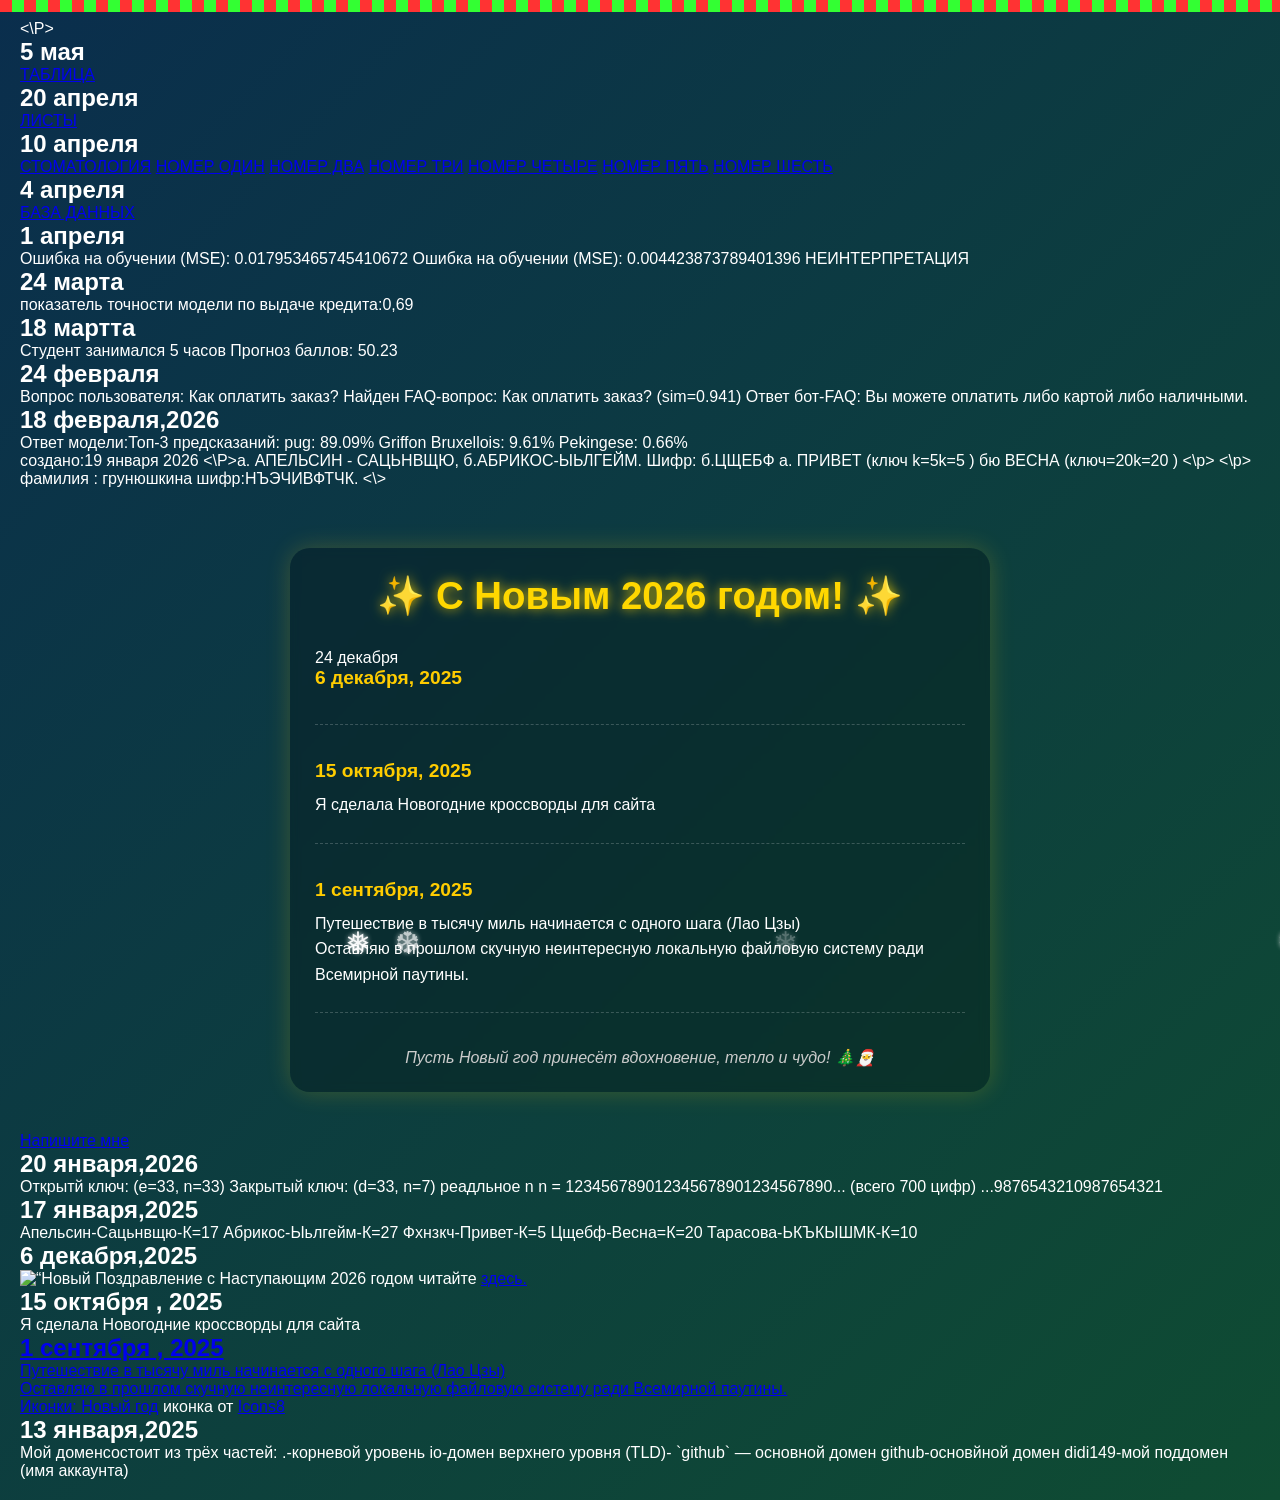
==== index.html @ dd1ff5f6 "Update index.html" ====
<!DOCTYPE html>
<html lang="ru">
<head>
<p>
  <\P>
   <head>
     <link href="https://fonts.googleapis.com/css2?family=Pudelinka&display=swap" rel="stylesheet">
<style>
  body { font-family: 'Pudelinka', sans-serif; }

   /* Тёмный фон для контраста с белым текстом */
        white-text-block {
            background-color: #ffffff;           
            padding: 20px;
            border-radius: 8px;
            font-family: sans-serif;
            line-height: 1.6;
        }

     
</style>
   <body> 
     <h2> 5 мая </h2>
     <a href="panes.xlsx">ТАБЛИЦА</a>
     <h2> 20 апреля </h2>
     <a href="ТП1.ods">ЛИСТЫ</a>
     <h2> 10 апреля </h2>
     <a href="Диаграмма без названия-Страница-1.drawio.png">СТОМАТОЛОГИЯ</a>
     <a href="Диаграмманазвания.drawio(1).png">НОМЕР ОДИН</a>
     <a href="Диаграмманазвания.drawio(2).png">НОМЕР ДВА</a>
     <a href="Диаграмманазвания.drawio.png">НОМЕР ТРИ</a>
     <a href="без названия.drawio(1).png">НОМЕР ЧЕТЫРЕ</a>
     <a href="без названия.drawio(2).png">НОМЕР ПЯТЬ</a>
     <a href="без названия.drawio.png">НОМЕР ШЕСТЬ</a>
     <h2> 4 апреля </h2>
     <p class="white-text-block"> 
      <a href="Диаграмма без названия.drawio(1).png">БАЗА ДАННЫХ</a>
     </p>
     <h2> 1 апреля </h2>
     <p>Ошибка на обучении (MSE): 0.017953465745410672
     Ошибка на обучении (MSE): 0.004423873789401396
     НЕИНТЕРПРЕТАЦИЯ</p>
     <h2> 24 марта </h2>
     <p>показатель точности модели по выдаче кредита:0,69</p>
     <h2> 18 мартта</h2>
     <p>Студент занимался 5 часов
Прогноз баллов: 50.23</p>
     
     <h2>24 февраля</h2>
     <p>Вопрос пользователя: Как оплатить заказ?
Найден FAQ-вопрос: Как оплатить заказ? (sim=0.941)
Ответ бот-FAQ: Вы можете оплатить либо картой либо наличными.</p>

     <h2>18 февраля,2026</h2>
     <p>Ответ модели:Топ-3 предсказаний:
pug: 89.09%
Griffon Bruxellois: 9.61%
Pekingese: 0.66%</p>
     <p>создано:19 января 2026
  <\P>a. АПЕЛЬСИН - САЦЬНВЩЮ,
    б.АБРИКОС-ЫЬЛГЕЙМ.
    Шифр:
    б.ЦЩЕБФ
    a. ПРИВЕТ  (ключ k=5k=5 )
    бю ВЕСНА  (ключ=20k=20 ) <\p>
     <\p> фамилия : грунюшкина
       шифр:НЪЭЧИВФТЧК. <\>
  <meta charset="UTF-8" />
  <meta name="viewport" content="width=device-width, initial-scale=1.0"/>
  <style>
    * {
      margin: 0;
      padding: 0;
      box-sizing: border-box;
    }

    body {
      background: linear-gradient(135deg, #0a2e4d, #0f4c32);
      color: white;
      font-family: 'Segoe UI', Tahoma, Geneva, Verdana, sans-serif;
      min-height: 100vh;
      padding: 20px;
      position: relative;
      overflow-x: hidden;
    }

    /* Гирлянда */
    .garland {
      position: fixed;
      top: 0;
      left: 0;
      width: 100%;
      height: 12px;
      background: repeating-linear-gradient(
        90deg,
        #ff3333,
        #ff3333 12px,
        #33ff33 12px,
        #33ff33 24px
      );
      z-index: 100;
      animation: blink 1.2s infinite;
    }

    @keyframes blink {
      0%, 49% { opacity: 1; }
      50%, 100% { opacity: 0.4; }
    }

    /* Ёлочные шары */
    .ornament {
      position: fixed;
      width: 24px;
      height: 24px;
      border-radius: 50%;
      z-index: 90;
    }
    .ornament:nth-child(1) { top: 20px; left: 20px; background: #ff4d4d; box-shadow: 0 0 10px #ff4d4d; }
    .ornament:nth-child(2) { top: 30px; right: 30px; background: #4dff4d; box-shadow: 0 0 10px #4dff4d; }
    .ornament:nth-child(3) { bottom: 30px; left: 30px; background: #4d4dff; box-shadow: 0 0 10px #4d4dff; }
    .ornament:nth-child(4) { bottom: 20px; right: 20px; background: #ffff4d; box-shadow: 0 0 10px #ffff4d; }

    /* Контент */
    .container {
      max-width: 700px;
      margin: 60px auto 40px;
      padding: 25px;
      background: rgba(0, 0, 0, 0.25);
      border-radius: 20px;
      backdrop-filter: blur(5px);
      box-shadow: 0 0 25px rgba(255, 215, 0, 0.2);
      position: relative;
      z-index: 10;
    }

    h1 {
      text-align: center;
      font-size: 2.4em;
      margin-bottom: 30px;
      color: #ffd700;
      text-shadow: 0 0 12px rgba(255, 215, 0, 0.8);
    }

    .entry {
      margin-bottom: 35px;
      padding-bottom: 25px;
      border-bottom: 1px dashed rgba(255, 255, 255, 0.2);
    }

    .entry:last-child {
      border-bottom: none;
      margin-bottom: 0;
      padding-bottom: 0;
    }

    .date {
      font-weight: bold;
      font-size: 1.2em;
      color: #ffcc00;
      margin-bottom: 10px;
      display: block;
    }

    .content {
      line-height: 1.6;
    }

    footer {
      text-align: center;
      margin-top: 20px;
      color: #ccc;
      font-style: italic;
    }

    /* Снег */
    .snowflake {
      position: fixed;
      top: -20px;
      color: #fff;
      font-size: 1.2em;
      text-shadow: 0 0 5px rgba(255,255,255,0.9);
      user-select: none;
      z-index: 1000;
      animation: fall linear forwards;
    }

    @keyframes fall {
      to {
        transform: translateY(105vh) rotate(360deg);
      }
    }
  </style>
</head>
<body>
  <!-- Гирлянда -->
  <div class="garland"></div>

  <!-- Ёлочные шары -->
  <div class="ornament"></div>
  <div class="ornament"></div>
  <div class="ornament"></div>
  <div class="ornament"></div>

  <div class="container">
    <h1>✨ С Новым 2026 годом! ✨</h1>

    <div class="entry">  24 декабря
      <span class="date">6 декабря, 2025</span>
    </div>

    <div class="entry">
      <span class="date">15 октября, 2025</span>
      <div class="content">Я сделала Новогодние кроссворды для сайта</div>
    </div>

    <div class="entry">
      <span class="date">1 сентября, 2025</span>
      <div class="content">
        Путешествие в тысячу миль начинается с одного шага (Лао Цзы)<br>
        Оставляю в прошлом скучную неинтересную локальную файловую систему ради Всемирной паутины.
      </div>
    </div>

    <footer>
      Пусть Новый год принесёт вдохновение, тепло и чудо! 🎄🎅
    </footer>
  </div>

  <script>
    // Снегопад
    function createSnow() {
      const flakes = ['❄', '❅', '❆'];
      const snow = document.createElement('div');
      snow.classList.add('snowflake');
      snow.innerHTML = flakes[Math.floor(Math.random() * flakes.length)];
      snow.style.left = Math.random() * 100 + 'vw';
      snow.style.opacity = Math.random() * 0.7 + 0.3;
      snow.style.fontSize = (Math.random() * 1.2 + 0.8) + 'em';
      snow.style.animationDuration = (Math.random() * 5 + 5) + 's';
      document.body.appendChild(snow);

      // Удалить после падения
      setTimeout(() => snow.remove(), 10000);
    }

    // Запуск снега
    setInterval(createSnow, 300);
  </script>
</body>
</html>

<html lang="ru">
<head>
    <title>Мой блог</title>
    <link type=“text/css” rel=“stylesheet” href=“style.css” />
</head>
    <a href="mailto:diana&#64;example&#46;com">Напишите мне</a>
<body>
  <h2>20 января,2026</h2>
  <p> Открытй ключ: (e=33, n=33)
    Закрытый ключ: (d=33, n=7)
    реадльное n n = 123456789012345678901234567890... (всего 700 цифр) ...9876543210987654321</p>
     <h2>17 января,2025</h2>
<p>Апельсин-Сацьнвщю-К=17
    Абрикос-Ыьлгейм-К=27
    Фхнзкч-Привет-К=5
    Цщебф-Весна=К=20
    Тарасова-ЬКЪКЫШМК-К=10</p>
<h2>6 декабря,2025</h2>
    <img src=“Icons/ball.png” alt=“Новый год”>
    Поздравление с Наступающим 2026 годом читайте <a href=“Congratulations2026.html”> здесь.</a>
<h2> 15 октября , 2025</h2>
<p>
    Я сделала Новогодние кроссворды для сайта <a href=“https://ulianal19.github.io/privet/”  title=“Блог моего друга”Сайт моего друга</a>
</p>
<h2> 1 сентября , 2025</h2>
<blockquote>Путешествие в тысячу миль начинается с одного шага (Лао Цзы) </blockquote>
<p>
Оставляю в прошлом скучную неинтересную локальную файловую систему ради Всемирной паутины.
</p>
    <p>Иконки:
        <a target="_blank" href="https://icons8.com/icon/54SqSuTDaR1L/christmas-ball">Новый год</a> иконка от <a target="_blank" href="https://icons8.com">Icons8</a>
        </p>
</body>
</html>
<title>Как устроен мой домен</title>
<h2>13 января,2025</h2>
<p>Мой доменсостоит из трёх частей:
.-корневой уровень
io-домен верхнего уровня (TLD)- `github` — основной домен
github-основйной домен
didi149-мой поддомен (имя аккаунта)
</p>
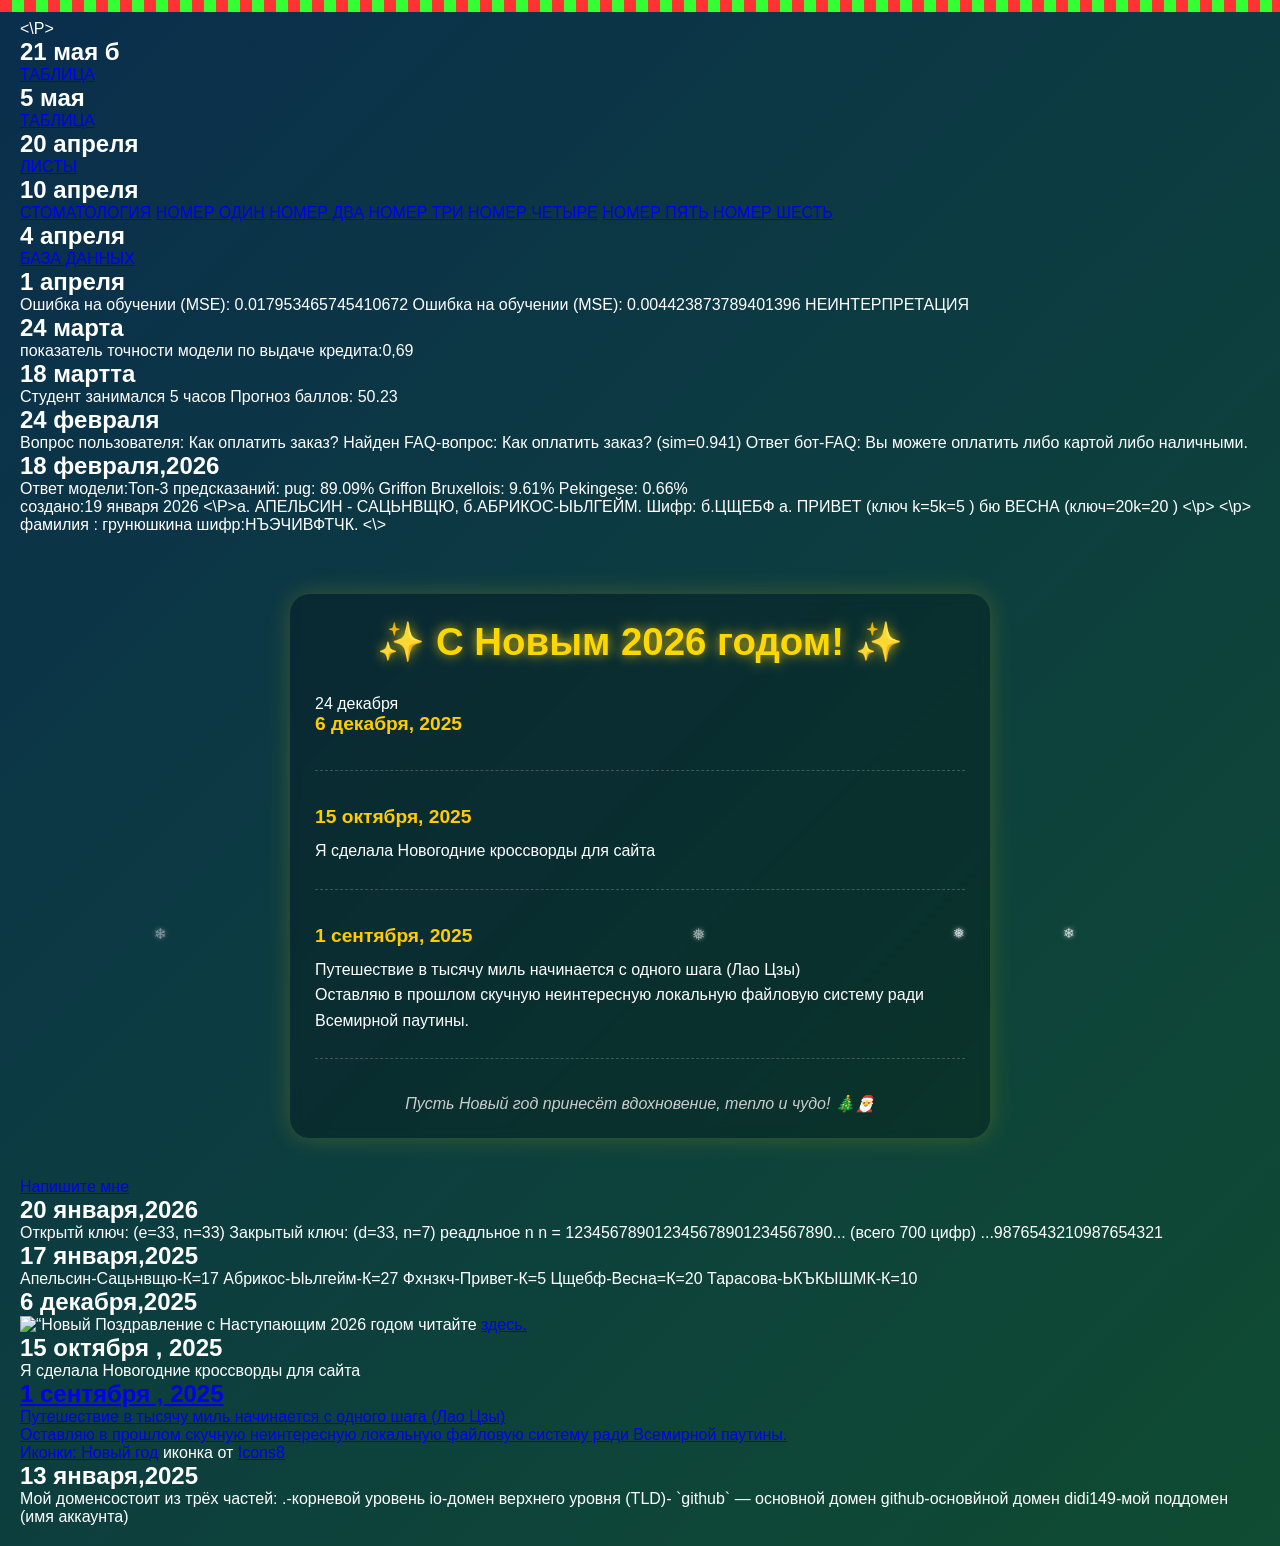
==== commit f9a735c7: "Update index.html" ====
--- a/index.html
+++ b/index.html
@@ -20,6 +20,8 @@
      
 </style>
    <body> 
+     <h2> 21 мая б</h2>
+     <a href="Новая таблица 1.xlsx">ТАБЛИЦА</a>
      <h2> 5 мая </h2>
      <a href="panes.xlsx">ТАБЛИЦА</a>
      <h2> 20 апреля </h2>
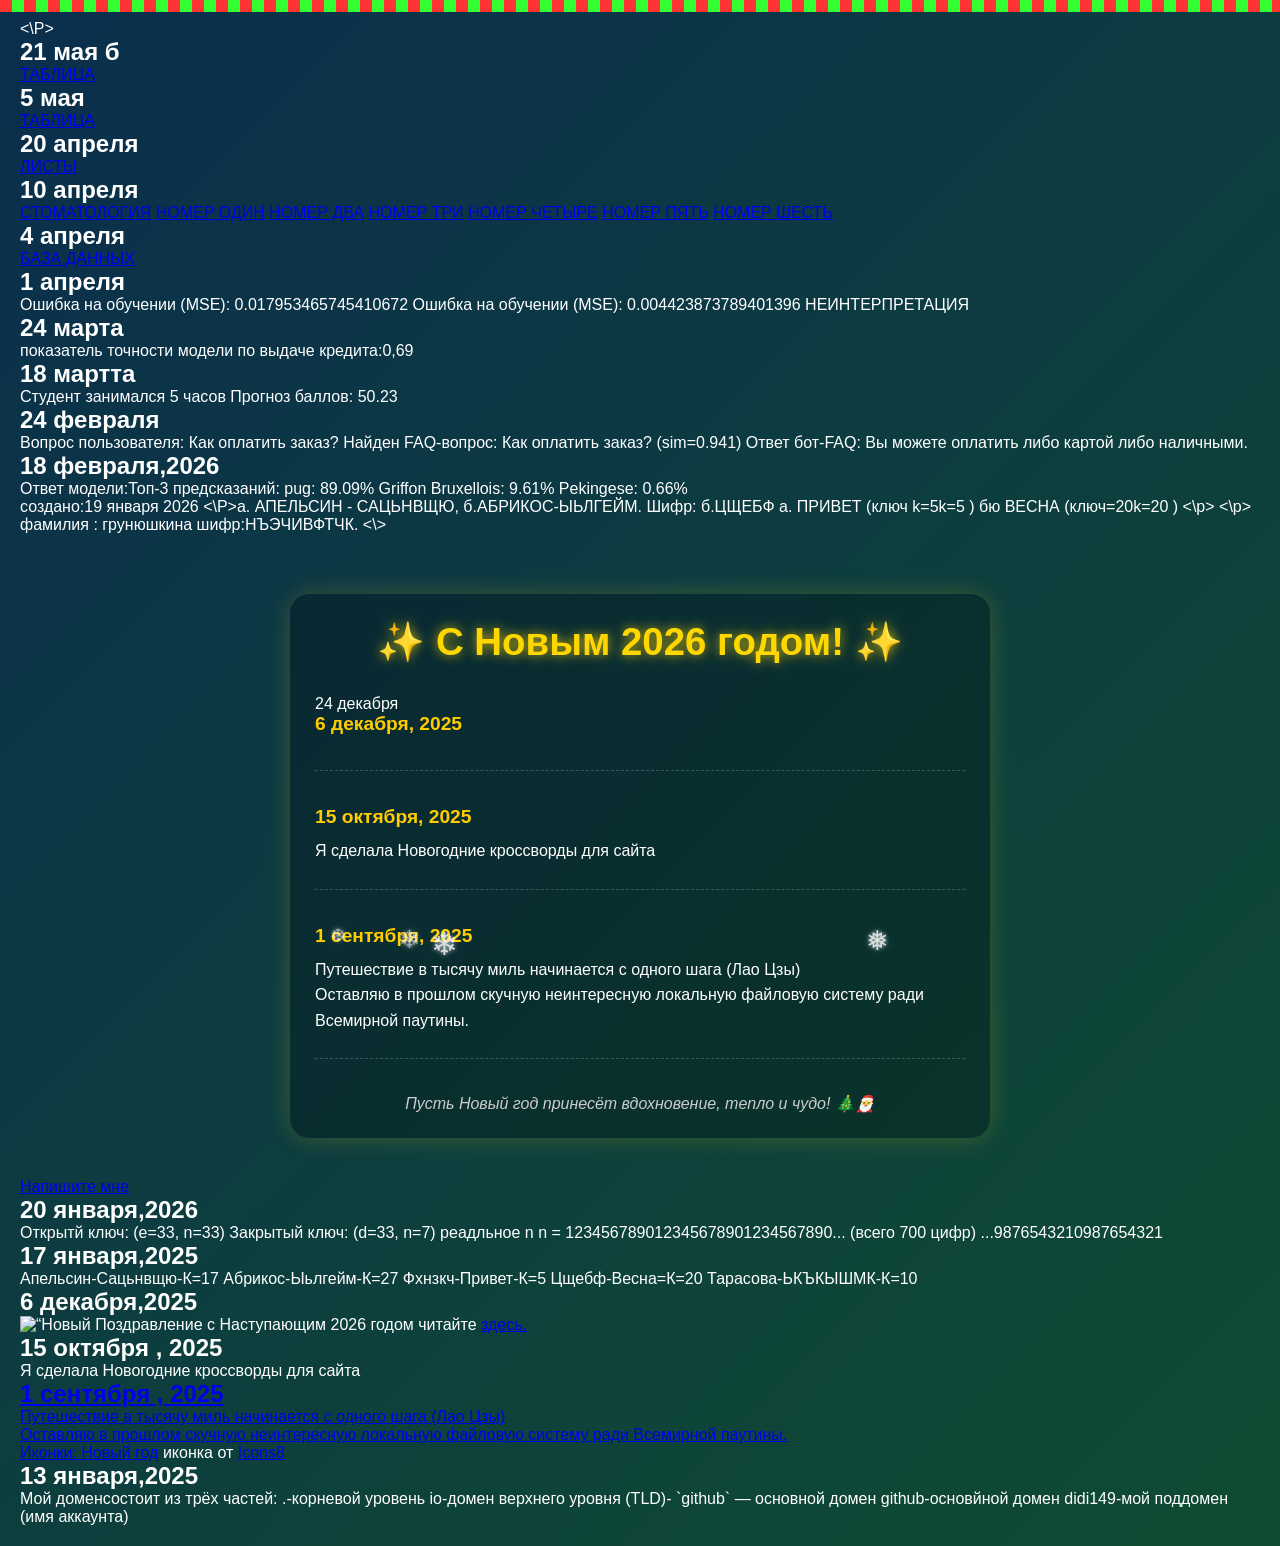
==== commit 5f0b7277: "Update index.html" ====
--- a/index.html
+++ b/index.html
@@ -21,7 +21,7 @@
 </style>
    <body> 
      <h2> 21 мая б</h2>
-     <a href="Новая таблица 1.xlsx">ТАБЛИЦА</a>
+     <a href="Новая таблица 36.xlsx">ТАБЛИЦА</a>
      <h2> 5 мая </h2>
      <a href="panes.xlsx">ТАБЛИЦА</a>
      <h2> 20 апреля </h2>
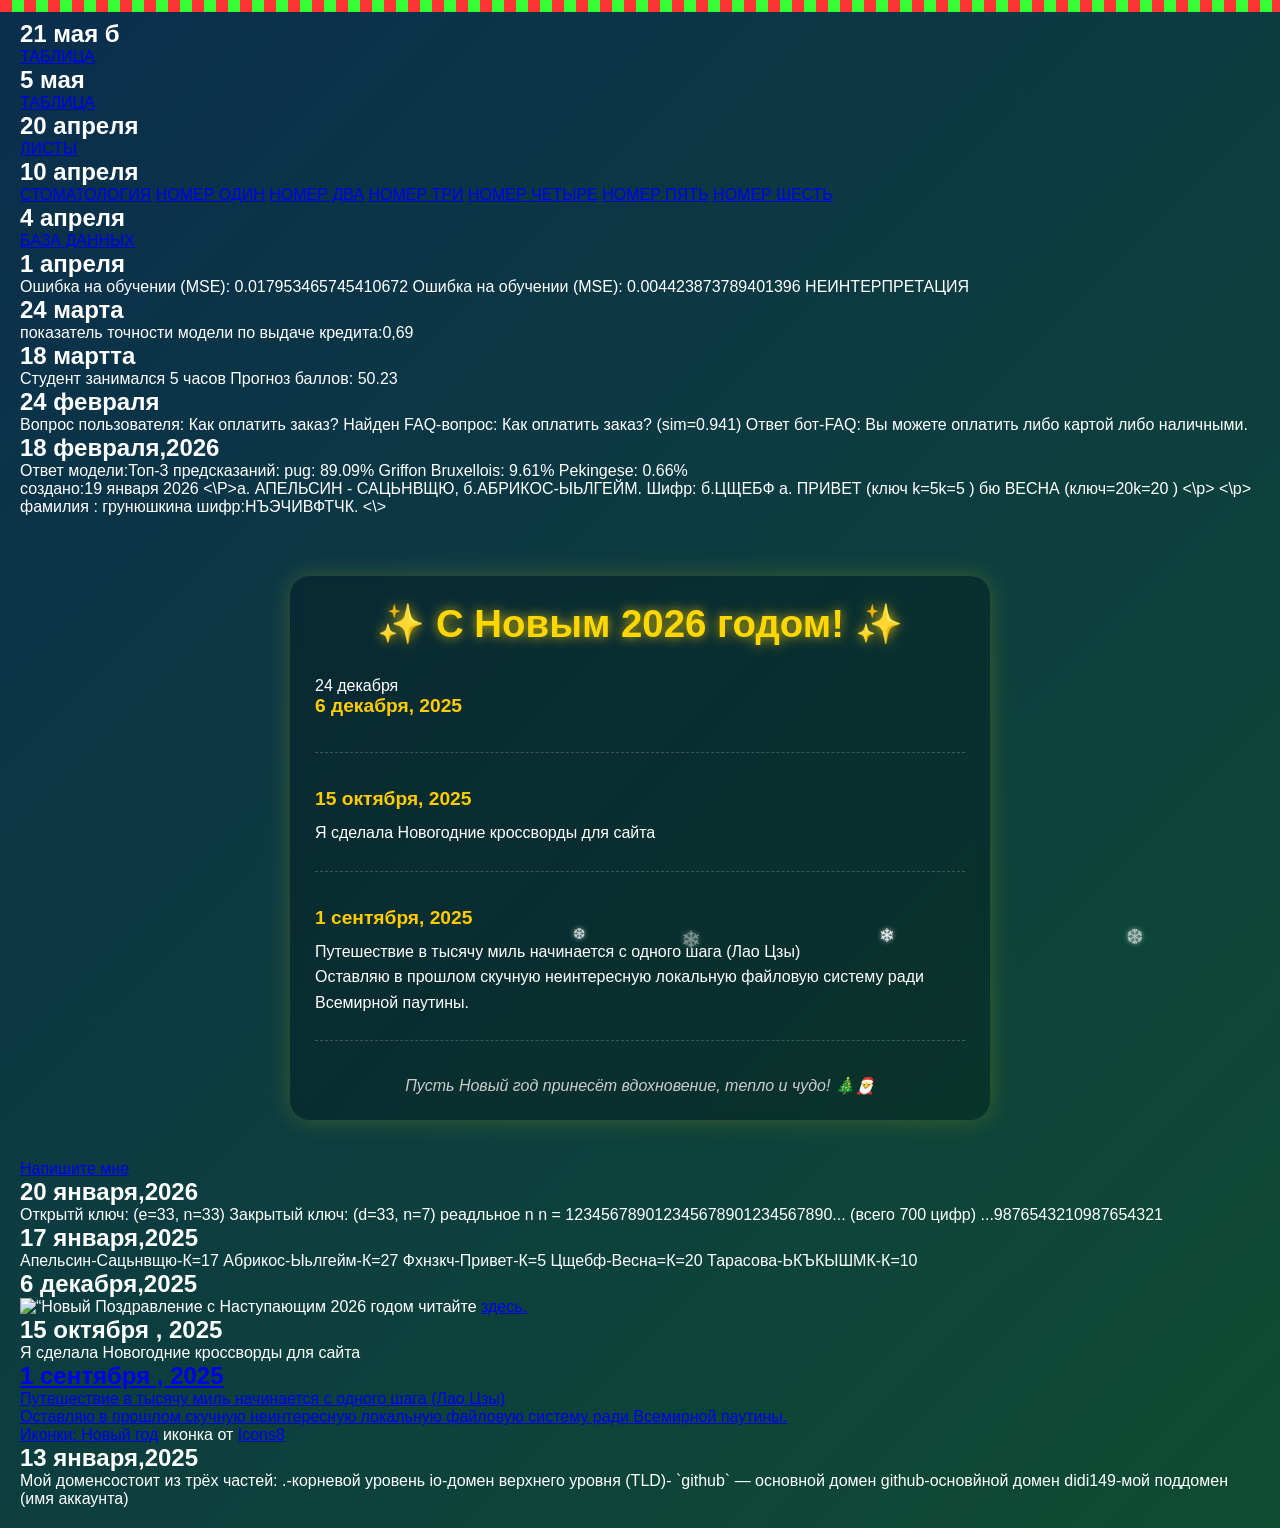
==== commit c5a7b345: "Update index.html" ====
--- a/index.html
+++ b/index.html
@@ -2,7 +2,6 @@
 <html lang="ru">
 <head>
 <p>
-  <\P>
    <head>
      <link href="https://fonts.googleapis.com/css2?family=Pudelinka&display=swap" rel="stylesheet">
 <style>
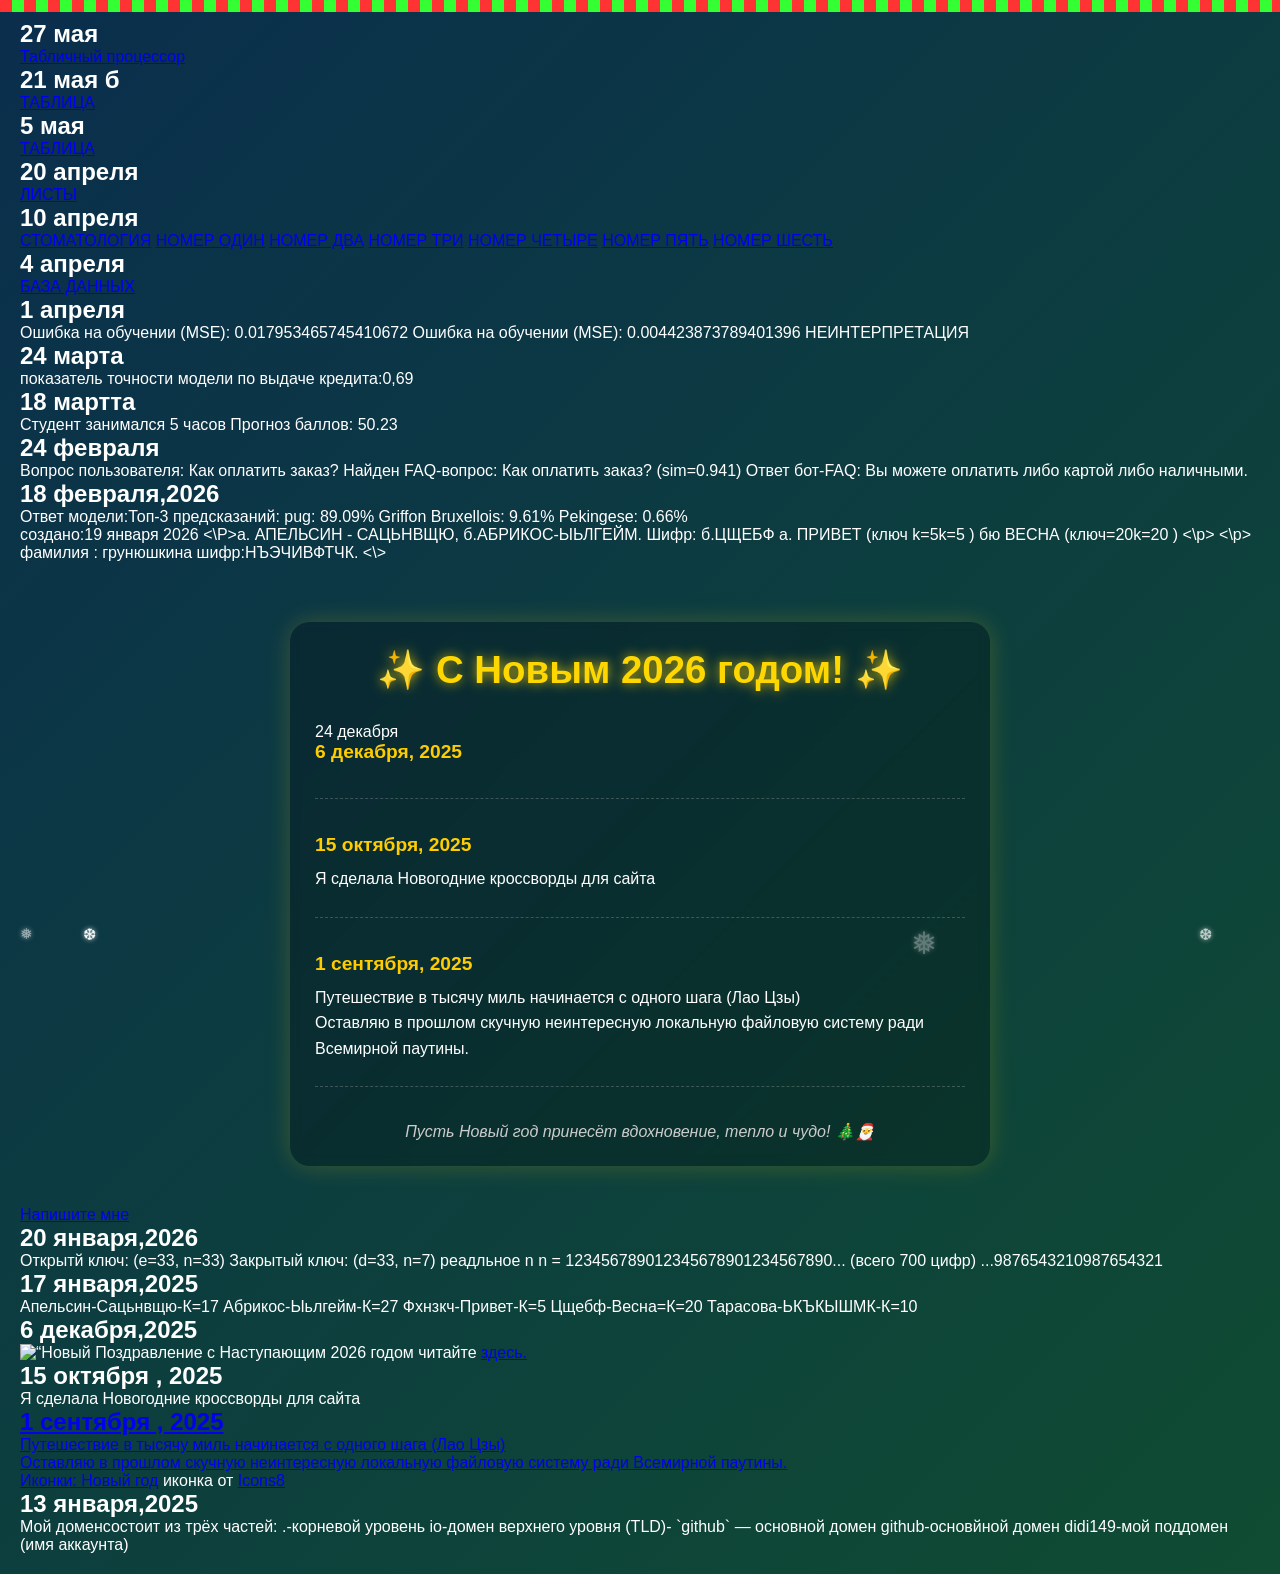
==== commit 60351f4a: "Update index.html" ====
--- a/index.html
+++ b/index.html
@@ -19,6 +19,8 @@
      
 </style>
    <body> 
+      <h2> 27 мая </h2>
+      <a href="текст таблица 107с .docx">Табличный процессор</a>
      <h2> 21 мая б</h2>
      <a href="Новая таблица 36.xlsx">ТАБЛИЦА</a>
      <h2> 5 мая </h2>
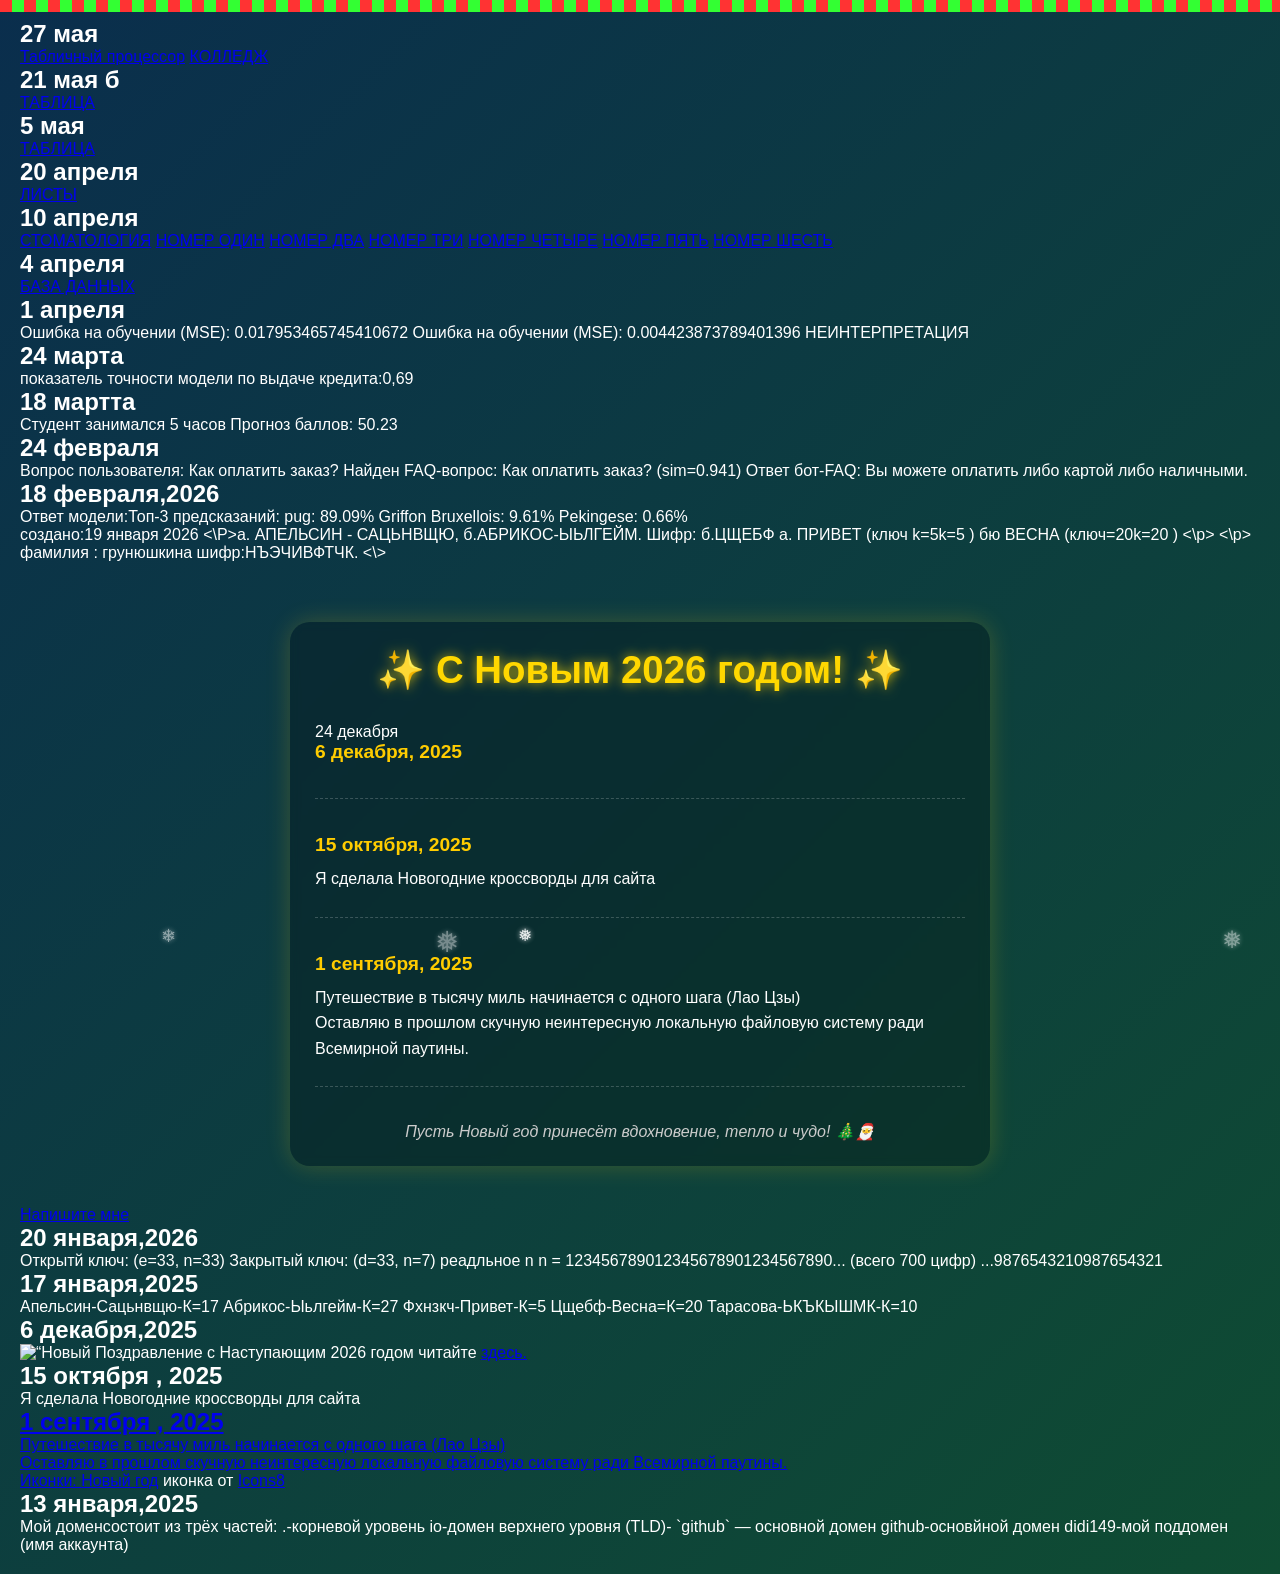
==== commit 34f5c971: "Update index.html" ====
--- a/index.html
+++ b/index.html
@@ -21,6 +21,8 @@
    <body> 
       <h2> 27 мая </h2>
       <a href="текст таблица 107с .docx">Табличный процессор</a>
+      <a href="https://www.mkramn.ru/">КОЛЛЕДЖ</a>
+      
      <h2> 21 мая б</h2>
      <a href="Новая таблица 36.xlsx">ТАБЛИЦА</a>
      <h2> 5 мая </h2>
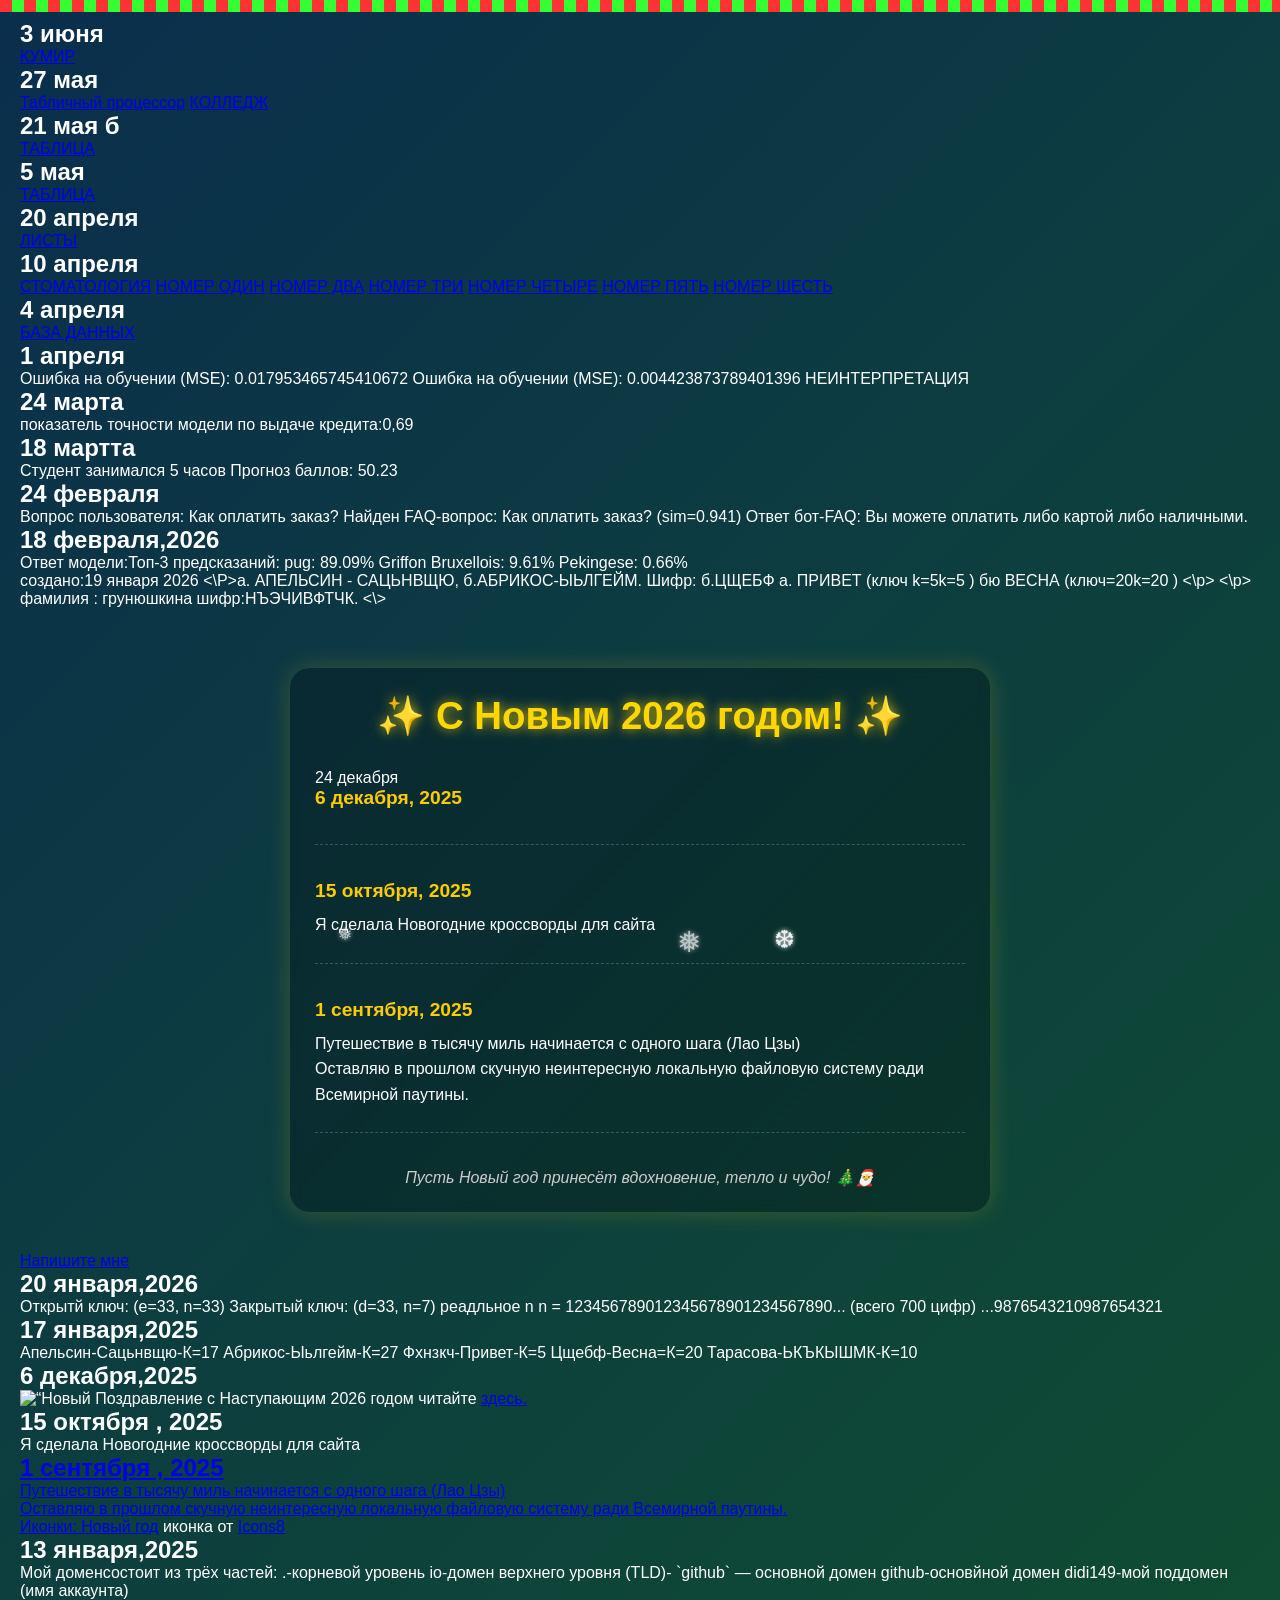
==== commit edfc8d4f: "Update index.html" ====
--- a/index.html
+++ b/index.html
@@ -19,6 +19,8 @@
      
 </style>
    <body> 
+      <h2> 3 июня </h2>
+      <a href="newfile_1.kum">КУМИР</a>
       <h2> 27 мая </h2>
       <a href="текст таблица 107с .docx">Табличный процессор</a>
       <a href="https://www.mkramn.ru/">КОЛЛЕДЖ</a>
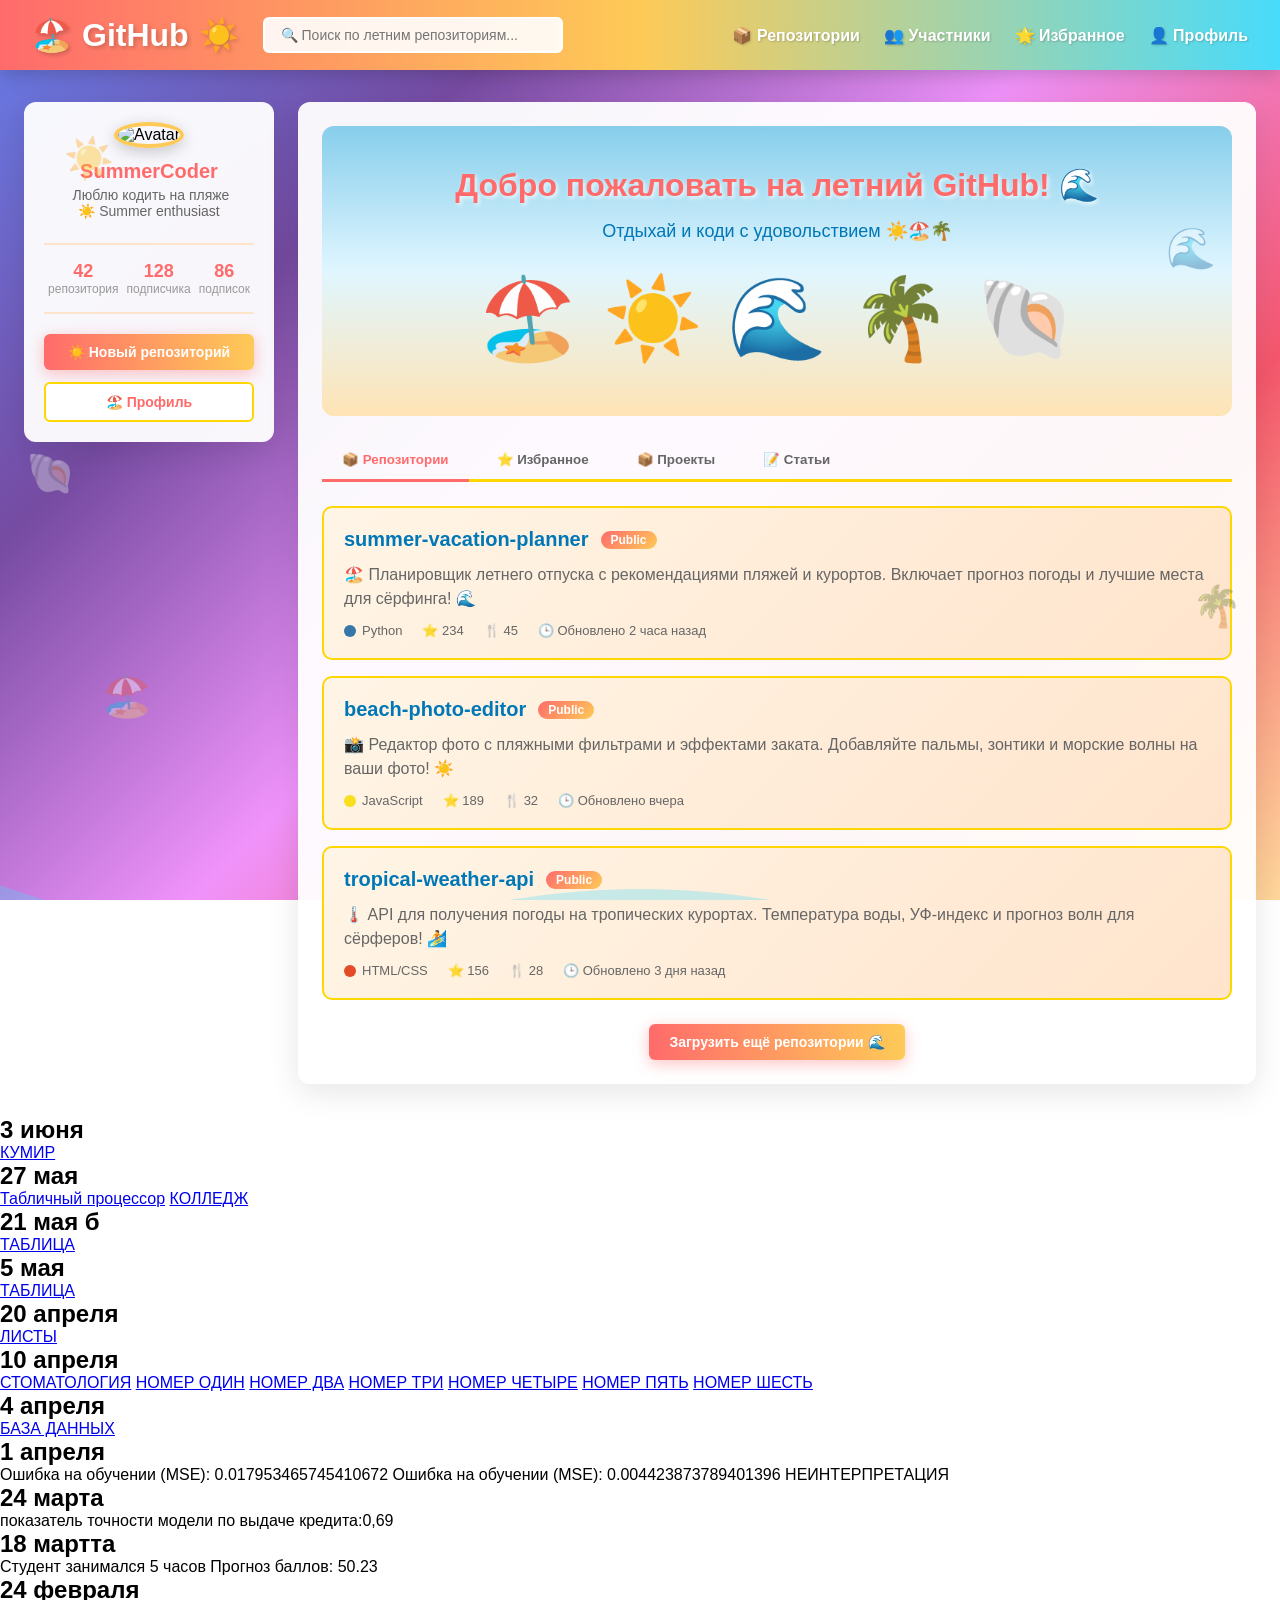
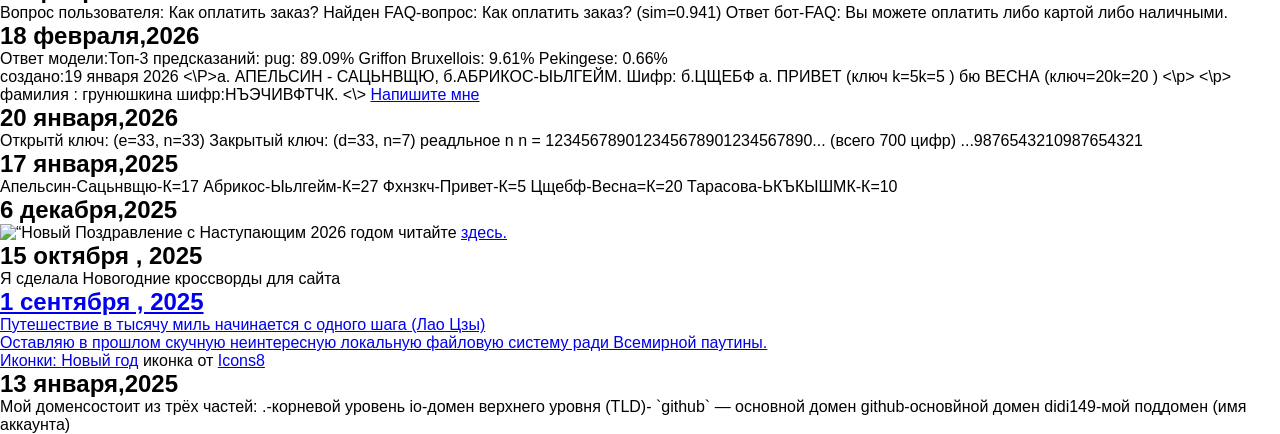
==== commit ed97b53a: "Update index.html" ====
--- a/index.html
+++ b/index.html
@@ -1,23 +1,562 @@
 <!DOCTYPE html>
 <html lang="ru">
 <head>
-<p>
-   <head>
-     <link href="https://fonts.googleapis.com/css2?family=Pudelinka&display=swap" rel="stylesheet">
-<style>
-  body { font-family: 'Pudelinka', sans-serif; }
-
-   /* Тёмный фон для контраста с белым текстом */
-        white-text-block {
-            background-color: #ffffff;           
+    <meta charset="UTF-8">
+    <meta name="viewport" content="width=device-width, initial-scale=1.0">
+    <title>GitHub Summer Theme 🏖️</title>
+    <style>
+        * {
+            margin: 0;
+            padding: 0;
+            box-sizing: border-box;
+        }
+
+        body {
+            font-family: -apple-system, BlinkMacSystemFont, 'Segoe UI', Helvetica, Arial, sans-serif;
+            background: linear-gradient(135deg, #667eea 0%, #764ba2 25%, #f093fb 50%, #f5576c 75%, #ffd89b 100%);
+            background-attachment: fixed;
+            min-height: 100vh;
+            position: relative;
+            overflow-x: hidden;
+        }
+
+        /* Плавающие элементы */
+        .floating-emoji {
+            position: fixed;
+            font-size: 40px;
+            opacity: 0.4;
+            pointer-events: none;
+            z-index: 1000;
+            animation: float 6s ease-in-out infinite;
+        }
+
+        @keyframes float {
+            0%, 100% { transform: translateY(0px) rotate(0deg); }
+            50% { transform: translateY(-20px) rotate(10deg); }
+        }
+
+        /* Шапка */
+        .header {
+            background: linear-gradient(90deg, #ff6b6b 0%, #feca57 50%, #48dbfb 100%);
+            padding: 16px 32px;
+            display: flex;
+            align-items: center;
+            justify-content: space-between;
+            box-shadow: 0 4px 20px rgba(0,0,0,0.2);
+            position: relative;
+            z-index: 100;
+        }
+
+        .header-left {
+            display: flex;
+            align-items: center;
+            gap: 24px;
+        }
+
+        .logo {
+            font-size: 32px;
+            display: flex;
+            align-items: center;
+            gap: 10px;
+            color: white;
+            text-decoration: none;
+            font-weight: bold;
+            text-shadow: 2px 2px 4px rgba(0,0,0,0.2);
+        }
+
+        .search-box {
+            background: rgba(255,255,255,0.9);
+            border: 2px solid #fff;
+            border-radius: 6px;
+            padding: 8px 16px;
+            width: 300px;
+            font-size: 14px;
+        }
+
+        .nav-links {
+            display: flex;
+            gap: 24px;
+            align-items: center;
+        }
+
+        .nav-links a {
+            color: white;
+            text-decoration: none;
+            font-weight: 600;
+            text-shadow: 1px 1px 2px rgba(0,0,0,0.2);
+            transition: transform 0.2s;
+        }
+
+        .nav-links a:hover {
+            transform: scale(1.1);
+        }
+
+        /* Основной контент */
+        .container {
+            max-width: 1280px;
+            margin: 32px auto;
+            padding: 0 24px;
+            display: grid;
+            grid-template-columns: 250px 1fr;
+            gap: 24px;
+        }
+
+        /* Боковая панель */
+        .sidebar {
+            background: rgba(255,255,255,0.95);
+            border-radius: 12px;
             padding: 20px;
-            border-radius: 8px;
-            font-family: sans-serif;
-            line-height: 1.6;
-        }
-
-     
-</style>
+            box-shadow: 0 8px 32px rgba(0,0,0,0.1);
+            height: fit-content;
+        }
+
+        .profile-section {
+            text-align: center;
+            margin-bottom: 24px;
+        }
+
+        .avatar {
+            width: 100px;
+            height: 100px;
+            border-radius: 50%;
+            border: 4px solid #feca57;
+            margin-bottom: 12px;
+            object-fit: cover;
+            box-shadow: 0 4px 15px rgba(0,0,0,0.2);
+        }
+
+        .username {
+            font-size: 20px;
+            font-weight: bold;
+            color: #ff6b6b;
+            margin-bottom: 4px;
+        }
+
+        .bio {
+            color: #666;
+            font-size: 14px;
+        }
+
+        .stats {
+            display: flex;
+            justify-content: space-around;
+            margin: 20px 0;
+            padding: 16px 0;
+            border-top: 2px solid #ffe4cc;
+            border-bottom: 2px solid #ffe4cc;
+        }
+
+        .stat-item {
+            text-align: center;
+        }
+
+        .stat-value {
+            font-weight: bold;
+            color: #ff6b6b;
+            font-size: 18px;
+        }
+
+        .stat-label {
+            font-size: 12px;
+            color: #999;
+        }
+
+        /* Основной блок */
+        .main-content {
+            background: rgba(255,255,255,0.95);
+            border-radius: 12px;
+            padding: 24px;
+            box-shadow: 0 8px 32px rgba(0,0,0,0.1);
+        }
+
+        .tabs {
+            display: flex;
+            gap: 8px;
+            border-bottom: 3px solid #ffd700;
+            margin-bottom: 24px;
+        }
+
+        .tab {
+            padding: 12px 20px;
+            background: none;
+            border: none;
+            cursor: pointer;
+            font-weight: 600;
+            color: #666;
+            border-bottom: 3px solid transparent;
+            margin-bottom: -3px;
+            transition: all 0.3s;
+        }
+
+        .tab.active {
+            color: #ff6b6b;
+            border-bottom-color: #ff6b6b;
+        }
+
+        .tab:hover {
+            color: #feca57;
+        }
+
+        /* Репозитории */
+        .repo-card {
+            background: linear-gradient(135deg, #fff5e6 0%, #ffe4cc 100%);
+            border: 2px solid #ffd700;
+            border-radius: 10px;
+            padding: 20px;
+            margin-bottom: 16px;
+            transition: all 0.3s;
+            cursor: pointer;
+        }
+
+        .repo-card:hover {
+            transform: translateY(-5px);
+            box-shadow: 0 8px 25px rgba(255, 215, 0, 0.4);
+            background: linear-gradient(135deg, #ffe4cc 0%, #ffd700 100%);
+        }
+
+        .repo-header {
+            display: flex;
+            align-items: center;
+            gap: 12px;
+            margin-bottom: 12px;
+        }
+
+        .repo-name {
+            font-size: 20px;
+            font-weight: bold;
+            color: #0077b6;
+            text-decoration: none;
+        }
+
+        .repo-name:hover {
+            text-decoration: underline;
+        }
+
+        .badge {
+            background: linear-gradient(135deg, #ff6b6b, #feca57);
+            color: white;
+            padding: 2px 10px;
+            border-radius: 12px;
+            font-size: 12px;
+            font-weight: bold;
+        }
+
+        .repo-description {
+            color: #666;
+            margin-bottom: 12px;
+            line-height: 1.5;
+        }
+
+        .repo-meta {
+            display: flex;
+            gap: 20px;
+            font-size: 13px;
+            color: #666;
+        }
+
+        .meta-item {
+            display: flex;
+            align-items: center;
+            gap: 6px;
+        }
+
+        .language-dot {
+            width: 12px;
+            height: 12px;
+            border-radius: 50%;
+            display: inline-block;
+        }
+
+        .python { background: #3776ab; }
+        .javascript { background: #f7df1e; }
+        .html { background: #e34c26; }
+
+        /* Кнопки */
+        .btn {
+            padding: 10px 20px;
+            border: none;
+            border-radius: 6px;
+            font-weight: 600;
+            cursor: pointer;
+            transition: all 0.3s;
+            font-size: 14px;
+        }
+
+        .btn-primary {
+            background: linear-gradient(90deg, #ff6b6b, #feca57);
+            color: white;
+            box-shadow: 0 4px 15px rgba(255, 107, 107, 0.4);
+        }
+
+        .btn-primary:hover {
+            transform: scale(1.05);
+            box-shadow: 0 6px 20px rgba(255, 107, 107, 0.6);
+        }
+
+        .btn-secondary {
+            background: white;
+            border: 2px solid #ffd700;
+            color: #ff6b6b;
+        }
+
+        .btn-secondary:hover {
+            background: #fff5e6;
+        }
+
+        /* Пляжная сцена */
+        .beach-scene {
+            background: linear-gradient(180deg, #87CEEB 0%, #E0F6FF 50%, #FFE4B5 100%);
+            border-radius: 12px;
+            padding: 40px;
+            margin-bottom: 24px;
+            text-align: center;
+            position: relative;
+            overflow: hidden;
+            min-height: 200px;
+            display: flex;
+            align-items: center;
+            justify-content: center;
+            flex-direction: column;
+        }
+
+        .beach-emoji {
+            font-size: 80px;
+            margin: 10px;
+            display: inline-block;
+            animation: bounce 2s infinite;
+        }
+
+        @keyframes bounce {
+            0%, 100% { transform: translateY(0); }
+            50% { transform: translateY(-20px); }
+        }
+
+        .welcome-text {
+            font-size: 32px;
+            color: #ff6b6b;
+            font-weight: bold;
+            text-shadow: 2px 2px 4px rgba(255,255,255,0.8);
+            margin-bottom: 16px;
+        }
+
+        .subtitle {
+            font-size: 18px;
+            color: #0077b6;
+        }
+
+        /* Адаптивность */
+        @media (max-width: 768px) {
+            .container {
+                grid-template-columns: 1fr;
+            }
+            
+            .header {
+                flex-direction: column;
+                gap: 16px;
+            }
+            
+            .search-box {
+                width: 100%;
+            }
+        }
+
+        /* Волны */
+        .wave {
+            position: fixed;
+            bottom: 0;
+            left: 0;
+            width: 100%;
+            height: 100px;
+            background: url('data:image/svg+xml,<svg xmlns="http://www.w3.org/2000/svg" viewBox="0 0 1440 320"><path fill="%2348dbfb" fill-opacity="0.3" d="M0,96L48,112C96,128,192,160,288,160C384,160,480,128,576,112C672,96,768,96,864,112C960,128,1056,160,1152,165.3C1248,171,1344,149,1392,138.7L1440,128L1440,320L1392,320C1344,320,1248,320,1152,320C1056,320,960,320,864,320C768,320,672,320,576,320C480,320,384,320,288,320C192,320,96,320,48,320L0,320Z"></path></svg>');
+            background-size: cover;
+            z-index: 999;
+            pointer-events: none;
+        }
+    </style>
+</head>
+<body>
+    <!-- Плавающие эмодзи -->
+    <div class="floating-emoji" style="top: 15%; left: 5%;">☀️</div>
+    <div class="floating-emoji" style="top: 25%; right: 5%; animation-delay: 1s;">🌊</div>
+    <div class="floating-emoji" style="bottom: 20%; left: 8%; animation-delay: 2s;">🏖️</div>
+    <div class="floating-emoji" style="bottom: 30%; right: 3%; animation-delay: 3s;">🌴</div>
+    <div class="floating-emoji" style="top: 50%; left: 2%; animation-delay: 4s;">🐚</div>
+
+    <!-- Шапка -->
+    <header class="header">
+        <div class="header-left">
+            <a href="#" class="logo">
+                <span>🏖️</span>
+                <span>GitHub</span>
+                <span>☀️</span>
+            </a>
+            <input type="text" class="search-box" placeholder="🔍 Поиск по летним репозиториям...">
+        </div>
+        <nav class="nav-links">
+            <a href="#">📦 Репозитории</a>
+            <a href="#">👥 Участники</a>
+            <a href="#">🌟 Избранное</a>
+            <a href="#">👤 Профиль</a>
+        </nav>
+    </header>
+
+    <!-- Основной контент -->
+    <div class="container">
+        <!-- Боковая панель -->
+        <aside class="sidebar">
+            <div class="profile-section">
+                <img src="https://api.dicebear.com/7.x/avataaars/svg?seed=Summer" alt="Avatar" class="avatar">
+                <div class="username">SummerCoder</div>
+                <div class="bio">️ Люблю кодить на пляже<br>☀️ Summer enthusiast</div>
+            </div>
+            
+            <div class="stats">
+                <div class="stat-item">
+                    <div class="stat-value">42</div>
+                    <div class="stat-label">репозитория</div>
+                </div>
+                <div class="stat-item">
+                    <div class="stat-value">128</div>
+                    <div class="stat-label">подписчика</div>
+                </div>
+                <div class="stat-item">
+                    <div class="stat-value">86</div>
+                    <div class="stat-label">подписок</div>
+                </div>
+            </div>
+
+            <button class="btn btn-primary" style="width: 100%; margin-bottom: 12px;">
+                ☀️ Новый репозиторий
+            </button>
+            <button class="btn btn-secondary" style="width: 100%;">
+                🏖️ Профиль
+            </button>
+        </aside>
+
+        <!-- Основной блок -->
+        <main class="main-content">
+            <!-- Пляжная сцена -->
+            <div class="beach-scene">
+                <div class="welcome-text">Добро пожаловать на летний GitHub! 🌊</div>
+                <div class="subtitle">Отдыхай и коди с удовольствием ☀️🏖️🌴</div>
+                <div style="margin-top: 20px;">
+                    <span class="beach-emoji">🏖️</span>
+                    <span class="beach-emoji">☀️</span>
+                    <span class="beach-emoji">🌊</span>
+                    <span class="beach-emoji">🌴</span>
+                    <span class="beach-emoji">🐚</span>
+                </div>
+            </div>
+
+            <!-- Табы -->
+            <div class="tabs">
+                <button class="tab active">📦 Репозитории</button>
+                <button class="tab">⭐ Избранное</button>
+                <button class="tab">📦 Проекты</button>
+                <button class="tab">📝 Статьи</button>
+            </div>
+
+            <!-- Репозитории -->
+            <div class="repo-card">
+                <div class="repo-header">
+                    <a href="#" class="repo-name">summer-vacation-planner</a>
+                    <span class="badge">Public</span>
+                </div>
+                <div class="repo-description">
+                    🏖️ Планировщик летнего отпуска с рекомендациями пляжей и курортов. 
+                    Включает прогноз погоды и лучшие места для сёрфинга! 🌊
+                </div>
+                <div class="repo-meta">
+                    <span class="meta-item">
+                        <span class="language-dot python"></span>
+                        Python
+                    </span>
+                    <span class="meta-item">⭐ 234</span>
+                    <span class="meta-item">🍴 45</span>
+                    <span class="meta-item">🕒 Обновлено 2 часа назад</span>
+                </div>
+            </div>
+
+            <div class="repo-card">
+                <div class="repo-header">
+                    <a href="#" class="repo-name">beach-photo-editor</a>
+                    <span class="badge">Public</span>
+                </div>
+                <div class="repo-description">
+                    📸 Редактор фото с пляжными фильтрами и эффектами заката. 
+                    Добавляйте пальмы, зонтики и морские волны на ваши фото! ☀️
+                </div>
+                <div class="repo-meta">
+                    <span class="meta-item">
+                        <span class="language-dot javascript"></span>
+                        JavaScript
+                    </span>
+                    <span class="meta-item">⭐ 189</span>
+                    <span class="meta-item">🍴 32</span>
+                    <span class="meta-item">🕒 Обновлено вчера</span>
+                </div>
+            </div>
+
+            <div class="repo-card">
+                <div class="repo-header">
+                    <a href="#" class="repo-name">tropical-weather-api</a>
+                    <span class="badge">Public</span>
+                </div>
+                <div class="repo-description">
+                    🌡️ API для получения погоды на тропических курортах. 
+                    Температура воды, УФ-индекс и прогноз волн для сёрферов! 🏄
+                </div>
+                <div class="repo-meta">
+                    <span class="meta-item">
+                        <span class="language-dot html"></span>
+                        HTML/CSS
+                    </span>
+                    <span class="meta-item">⭐ 156</span>
+                    <span class="meta-item">🍴 28</span>
+                    <span class="meta-item">🕒 Обновлено 3 дня назад</span>
+                </div>
+            </div>
+
+            <div style="text-align: center; margin-top: 24px;">
+                <button class="btn btn-primary">Загрузить ещё репозитории 🌊</button>
+            </div>
+        </main>
+    </div>
+
+    <!-- Волны внизу -->
+    <div class="wave"></div>
+
+    <script>
+        // Интерактивность табов
+        document.querySelectorAll('.tab').forEach(tab => {
+            tab.addEventListener('click', function() {
+                document.querySelectorAll('.tab').forEach(t => t.classList.remove('active'));
+                this.classList.add('active');
+            });
+        });
+
+        // Анимация при наведении на репозитории
+        document.querySelectorAll('.repo-card').forEach(card => {
+            card.addEventListener('mouseenter', function() {
+                this.style.transform = 'translateY(-5px) scale(1.02)';
+            });
+            card.addEventListener('mouseleave', function() {
+                this.style.transform = 'translateY(0) scale(1)';
+            });
+        });
+
+        // Случайное перемещение плавающих эмодзи
+        setInterval(() => {
+            const emojis = document.querySelectorAll('.floating-emoji');
+            emojis.forEach(emoji => {
+                const randomX = (Math.random() - 0.5) * 20;
+                const randomY = (Math.random() - 0.5) * 20;
+                emoji.style.transform = `translate(${randomX}px, ${randomY}px) rotate(${Math.random() * 20 - 10}deg)`;
+            });
+        }, 3000);
+    </script>
+</body>
+</html>
    <body> 
       <h2> 3 июня </h2>
       <a href="newfile_1.kum">КУМИР</a>
@@ -74,187 +613,7 @@
        шифр:НЪЭЧИВФТЧК. <\>
   <meta charset="UTF-8" />
   <meta name="viewport" content="width=device-width, initial-scale=1.0"/>
-  <style>
-    * {
-      margin: 0;
-      padding: 0;
-      box-sizing: border-box;
-    }
-
-    body {
-      background: linear-gradient(135deg, #0a2e4d, #0f4c32);
-      color: white;
-      font-family: 'Segoe UI', Tahoma, Geneva, Verdana, sans-serif;
-      min-height: 100vh;
-      padding: 20px;
-      position: relative;
-      overflow-x: hidden;
-    }
-
-    /* Гирлянда */
-    .garland {
-      position: fixed;
-      top: 0;
-      left: 0;
-      width: 100%;
-      height: 12px;
-      background: repeating-linear-gradient(
-        90deg,
-        #ff3333,
-        #ff3333 12px,
-        #33ff33 12px,
-        #33ff33 24px
-      );
-      z-index: 100;
-      animation: blink 1.2s infinite;
-    }
-
-    @keyframes blink {
-      0%, 49% { opacity: 1; }
-      50%, 100% { opacity: 0.4; }
-    }
-
-    /* Ёлочные шары */
-    .ornament {
-      position: fixed;
-      width: 24px;
-      height: 24px;
-      border-radius: 50%;
-      z-index: 90;
-    }
-    .ornament:nth-child(1) { top: 20px; left: 20px; background: #ff4d4d; box-shadow: 0 0 10px #ff4d4d; }
-    .ornament:nth-child(2) { top: 30px; right: 30px; background: #4dff4d; box-shadow: 0 0 10px #4dff4d; }
-    .ornament:nth-child(3) { bottom: 30px; left: 30px; background: #4d4dff; box-shadow: 0 0 10px #4d4dff; }
-    .ornament:nth-child(4) { bottom: 20px; right: 20px; background: #ffff4d; box-shadow: 0 0 10px #ffff4d; }
-
-    /* Контент */
-    .container {
-      max-width: 700px;
-      margin: 60px auto 40px;
-      padding: 25px;
-      background: rgba(0, 0, 0, 0.25);
-      border-radius: 20px;
-      backdrop-filter: blur(5px);
-      box-shadow: 0 0 25px rgba(255, 215, 0, 0.2);
-      position: relative;
-      z-index: 10;
-    }
-
-    h1 {
-      text-align: center;
-      font-size: 2.4em;
-      margin-bottom: 30px;
-      color: #ffd700;
-      text-shadow: 0 0 12px rgba(255, 215, 0, 0.8);
-    }
-
-    .entry {
-      margin-bottom: 35px;
-      padding-bottom: 25px;
-      border-bottom: 1px dashed rgba(255, 255, 255, 0.2);
-    }
-
-    .entry:last-child {
-      border-bottom: none;
-      margin-bottom: 0;
-      padding-bottom: 0;
-    }
-
-    .date {
-      font-weight: bold;
-      font-size: 1.2em;
-      color: #ffcc00;
-      margin-bottom: 10px;
-      display: block;
-    }
-
-    .content {
-      line-height: 1.6;
-    }
-
-    footer {
-      text-align: center;
-      margin-top: 20px;
-      color: #ccc;
-      font-style: italic;
-    }
-
-    /* Снег */
-    .snowflake {
-      position: fixed;
-      top: -20px;
-      color: #fff;
-      font-size: 1.2em;
-      text-shadow: 0 0 5px rgba(255,255,255,0.9);
-      user-select: none;
-      z-index: 1000;
-      animation: fall linear forwards;
-    }
-
-    @keyframes fall {
-      to {
-        transform: translateY(105vh) rotate(360deg);
-      }
-    }
-  </style>
-</head>
-<body>
-  <!-- Гирлянда -->
-  <div class="garland"></div>
-
-  <!-- Ёлочные шары -->
-  <div class="ornament"></div>
-  <div class="ornament"></div>
-  <div class="ornament"></div>
-  <div class="ornament"></div>
-
-  <div class="container">
-    <h1>✨ С Новым 2026 годом! ✨</h1>
-
-    <div class="entry">  24 декабря
-      <span class="date">6 декабря, 2025</span>
-    </div>
-
-    <div class="entry">
-      <span class="date">15 октября, 2025</span>
-      <div class="content">Я сделала Новогодние кроссворды для сайта</div>
-    </div>
-
-    <div class="entry">
-      <span class="date">1 сентября, 2025</span>
-      <div class="content">
-        Путешествие в тысячу миль начинается с одного шага (Лао Цзы)<br>
-        Оставляю в прошлом скучную неинтересную локальную файловую систему ради Всемирной паутины.
-      </div>
-    </div>
-
-    <footer>
-      Пусть Новый год принесёт вдохновение, тепло и чудо! 🎄🎅
-    </footer>
-  </div>
-
-  <script>
-    // Снегопад
-    function createSnow() {
-      const flakes = ['❄', '❅', '❆'];
-      const snow = document.createElement('div');
-      snow.classList.add('snowflake');
-      snow.innerHTML = flakes[Math.floor(Math.random() * flakes.length)];
-      snow.style.left = Math.random() * 100 + 'vw';
-      snow.style.opacity = Math.random() * 0.7 + 0.3;
-      snow.style.fontSize = (Math.random() * 1.2 + 0.8) + 'em';
-      snow.style.animationDuration = (Math.random() * 5 + 5) + 's';
-      document.body.appendChild(snow);
-
-      // Удалить после падения
-      setTimeout(() => snow.remove(), 10000);
-    }
-
-    // Запуск снега
-    setInterval(createSnow, 300);
-  </script>
-</body>
-</html>
+
 
 <html lang="ru">
 <head>
